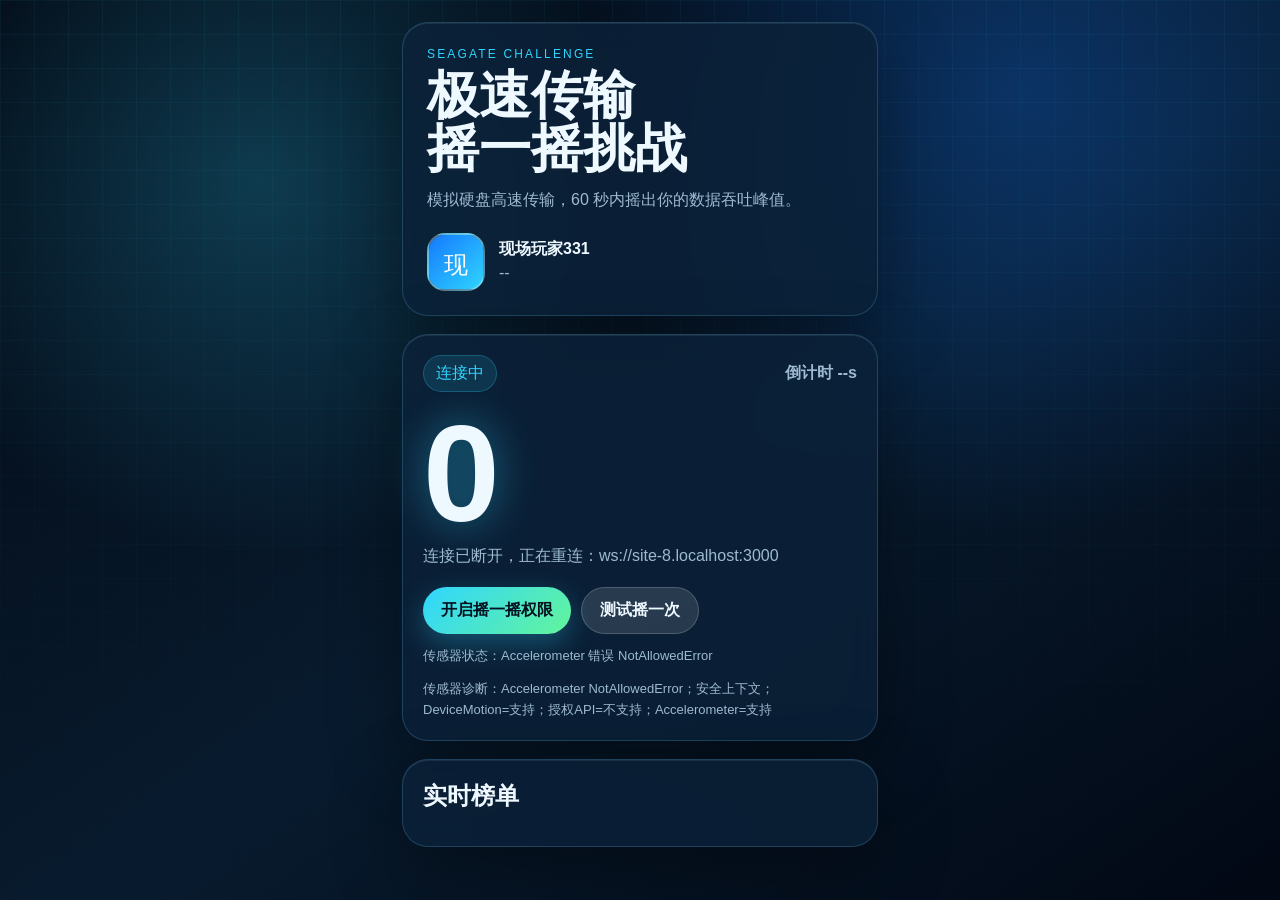
==== user/index.html @ ca87f3a8 "first commit" ====
<!doctype html>
<html lang="zh-CN">
  <head>
    <meta charset="UTF-8">
    <meta name="viewport" content="width=device-width, initial-scale=1, viewport-fit=cover">
    <title>希捷极速传输挑战赛</title>
    <link rel="stylesheet" href="./styles.css">
  </head>
  <body>
    <main class="mobile-shell">
      <section class="hero-card">
        <div class="brand">Seagate Challenge</div>
        <h1>极速传输<br>摇一摇挑战</h1>
        <p class="subtitle">模拟硬盘高速传输，60 秒内摇出你的数据吞吐峰值。</p>
        <div class="profile">
          <img id="avatar" class="avatar" alt="头像">
          <div>
            <strong id="nickname">微信用户</strong>
            <p class="hint" id="rank">--</p>
          </div>
        </div>
      </section>

      <section class="status-card" id="statusCard">
        <div class="status-line">
          <span class="pill" id="status">连接中</span>
          <strong>倒计时 <span id="countdown">--</span>s</strong>
        </div>
        <div class="count" id="count">0</div>
        <p class="hint" id="hint">正在连接现场实时服务...</p>
        <div class="actions">
          <button id="enableMotion">开启摇一摇权限</button>
          <button class="secondary" id="mockShake">测试摇一次</button>
        </div>
        <p class="hint sensor-status" id="sensorStatus">传感器状态：未开启</p>
        <p class="hint sensor-status" id="sensorDebug">传感器诊断：等待检测</p>
      </section>

      <section class="rank-card">
        <h2>实时榜单</h2>
        <div class="rank-list" id="ranking"></div>
      </section>
    </main>
    <script src="./config.js?v=20260408-3"></script>
    <script src="./app.js?v=20260408-3"></script>
  </body>
</html>
---- user/styles.css ----
:root {
  --bg: #061322;
  --panel: rgba(11, 34, 57, 0.82);
  --panel-strong: rgba(16, 54, 89, 0.95);
  --cyan: #30d5ff;
  --blue: #1479ff;
  --green: #63f59b;
  --orange: #ffb84d;
  --text: #eef8ff;
  --muted: #9ebad1;
  --danger: #ff6078;
}

* {
  box-sizing: border-box;
}

body {
  margin: 0;
  min-height: 100vh;
  color: var(--text);
  font-family: "PingFang SC", "Microsoft YaHei", Arial, sans-serif;
  background:
    radial-gradient(circle at 20% 20%, rgba(48, 213, 255, 0.22), transparent 30%),
    radial-gradient(circle at 80% 10%, rgba(20, 121, 255, 0.28), transparent 34%),
    linear-gradient(145deg, #030914 0%, #081b2e 54%, #020814 100%);
}

body::before {
  position: fixed;
  inset: 0;
  pointer-events: none;
  content: "";
  background-image:
    linear-gradient(rgba(48, 213, 255, 0.06) 1px, transparent 1px),
    linear-gradient(90deg, rgba(48, 213, 255, 0.06) 1px, transparent 1px);
  background-size: 34px 34px;
  mask-image: linear-gradient(to bottom, rgba(0, 0, 0, 0.9), transparent);
}

button,
input {
  font: inherit;
}

button {
  border: 0;
  border-radius: 999px;
  padding: 12px 18px;
  color: #03101d;
  font-weight: 700;
  background: linear-gradient(135deg, var(--cyan), var(--green));
  cursor: pointer;
  box-shadow: 0 10px 28px rgba(48, 213, 255, 0.28);
}

button.secondary {
  color: var(--text);
  background: rgba(255, 255, 255, 0.12);
  border: 1px solid rgba(255, 255, 255, 0.18);
  box-shadow: none;
}

button.danger {
  color: white;
  background: linear-gradient(135deg, #ff6078, #ff9f43);
}

.mobile-shell {
  width: min(100%, 520px);
  min-height: 100vh;
  margin: 0 auto;
  padding: 22px;
  display: flex;
  flex-direction: column;
  gap: 18px;
}

.hero-card,
.status-card,
.score-card,
.rank-card,
.screen-panel,
.control-panel {
  position: relative;
  z-index: 1;
  border: 1px solid rgba(112, 211, 255, 0.2);
  border-radius: 26px;
  background: var(--panel);
  box-shadow: 0 22px 70px rgba(0, 0, 0, 0.38), inset 0 1px 0 rgba(255, 255, 255, 0.08);
  backdrop-filter: blur(18px);
}

.hero-card {
  padding: 24px;
  overflow: hidden;
}

.brand {
  color: var(--cyan);
  letter-spacing: 0.18em;
  text-transform: uppercase;
  font-size: 12px;
}

h1,
h2,
p {
  margin: 0;
}

h1 {
  margin-top: 8px;
  font-size: clamp(30px, 7vw, 52px);
  line-height: 1.02;
}

.subtitle {
  margin-top: 12px;
  color: var(--muted);
  line-height: 1.65;
}

.profile {
  display: flex;
  align-items: center;
  gap: 14px;
  margin-top: 20px;
}

.avatar {
  width: 58px;
  height: 58px;
  border-radius: 18px;
  object-fit: cover;
  background: linear-gradient(135deg, #113457, #30d5ff);
  border: 2px solid rgba(255, 255, 255, 0.28);
}

.status-card,
.score-card,
.rank-card {
  padding: 20px;
}

.status-line {
  display: flex;
  align-items: center;
  justify-content: space-between;
  color: var(--muted);
}

.pill {
  display: inline-flex;
  align-items: center;
  gap: 8px;
  padding: 7px 12px;
  border-radius: 999px;
  color: var(--cyan);
  background: rgba(48, 213, 255, 0.12);
  border: 1px solid rgba(48, 213, 255, 0.24);
}

.count {
  margin: 18px 0 6px;
  font-size: clamp(76px, 26vw, 138px);
  line-height: 0.92;
  font-weight: 900;
  letter-spacing: -0.08em;
  text-shadow: 0 0 42px rgba(48, 213, 255, 0.48);
}

.status-card.is-ended .count {
  display: none;
}

.status-card.is-ended .actions {
  display: none;
}

.hint {
  color: var(--muted);
  line-height: 1.6;
}

.actions {
  display: flex;
  flex-wrap: wrap;
  gap: 10px;
  margin-top: 18px;
}

.sensor-status {
  margin-top: 12px;
  font-size: 13px;
}

.rank-list {
  display: grid;
  gap: 12px;
  margin-top: 14px;
}

.rank-row {
  display: grid;
  grid-template-columns: 34px 42px 1fr auto;
  align-items: center;
  gap: 10px;
}

.rank-row .avatar {
  width: 42px;
  height: 42px;
  border-radius: 14px;
}

.bar {
  height: 10px;
  margin-top: 7px;
  overflow: hidden;
  border-radius: 999px;
  background: rgba(255, 255, 255, 0.1);
}

.bar span {
  display: block;
  height: 100%;
  width: 0%;
  border-radius: inherit;
  background: linear-gradient(90deg, var(--blue), var(--cyan), var(--green));
  transition: width 0.18s linear;
}

.screen-shell {
  min-height: 100vh;
  padding: 30px;
  display: grid;
  grid-template-rows: auto 1fr;
  gap: 22px;
}

.screen-header {
  position: relative;
  z-index: 1;
  display: grid;
  grid-template-columns: 1fr auto auto;
  gap: 22px;
  align-items: center;
}

.timer {
  min-width: 160px;
  padding: 18px 22px;
  border-radius: 24px;
  text-align: center;
  background: var(--panel-strong);
  border: 1px solid rgba(48, 213, 255, 0.26);
}

.timer strong {
  display: block;
  font-size: 56px;
  line-height: 1;
}

.qrcode {
  width: 150px;
  height: 150px;
  display: grid;
  place-items: center;
  padding: 10px;
  color: #03101d;
  border-radius: 22px;
  background: white;
}

.screen-grid {
  position: relative;
  z-index: 1;
  display: grid;
  grid-template-columns: 1fr 320px;
  gap: 22px;
}

.screen-panel {
  padding: 24px;
  min-height: 0;
}

.leaderboard {
  display: grid;
  gap: 14px;
  margin-top: 20px;
}

.leader-row {
  display: grid;
  grid-template-columns: 54px 64px 1fr 110px;
  align-items: center;
  gap: 16px;
  padding: 14px;
  border-radius: 20px;
  background: rgba(255, 255, 255, 0.06);
}

.leader-row .avatar {
  width: 64px;
  height: 64px;
  border-radius: 20px;
}

.leader-row .score {
  text-align: right;
  font-size: 34px;
  font-weight: 900;
  color: var(--green);
}

.rank-no {
  font-size: 28px;
  font-weight: 900;
  color: var(--cyan);
}

.control-panel {
  padding: 22px;
  align-self: start;
}

.control-panel input {
  width: 100%;
  margin: 10px 0 14px;
  padding: 12px 14px;
  color: var(--text);
  border-radius: 14px;
  border: 1px solid rgba(255, 255, 255, 0.18);
  background: rgba(255, 255, 255, 0.08);
}

.stack {
  display: grid;
  gap: 12px;
}

.empty {
  padding: 50px 20px;
  text-align: center;
  color: var(--muted);
  border: 1px dashed rgba(255, 255, 255, 0.2);
  border-radius: 24px;
}

@media (max-width: 900px) {
  .screen-header,
  .screen-grid {
    grid-template-columns: 1fr;
  }

  .qrcode {
    display: none;
  }
}
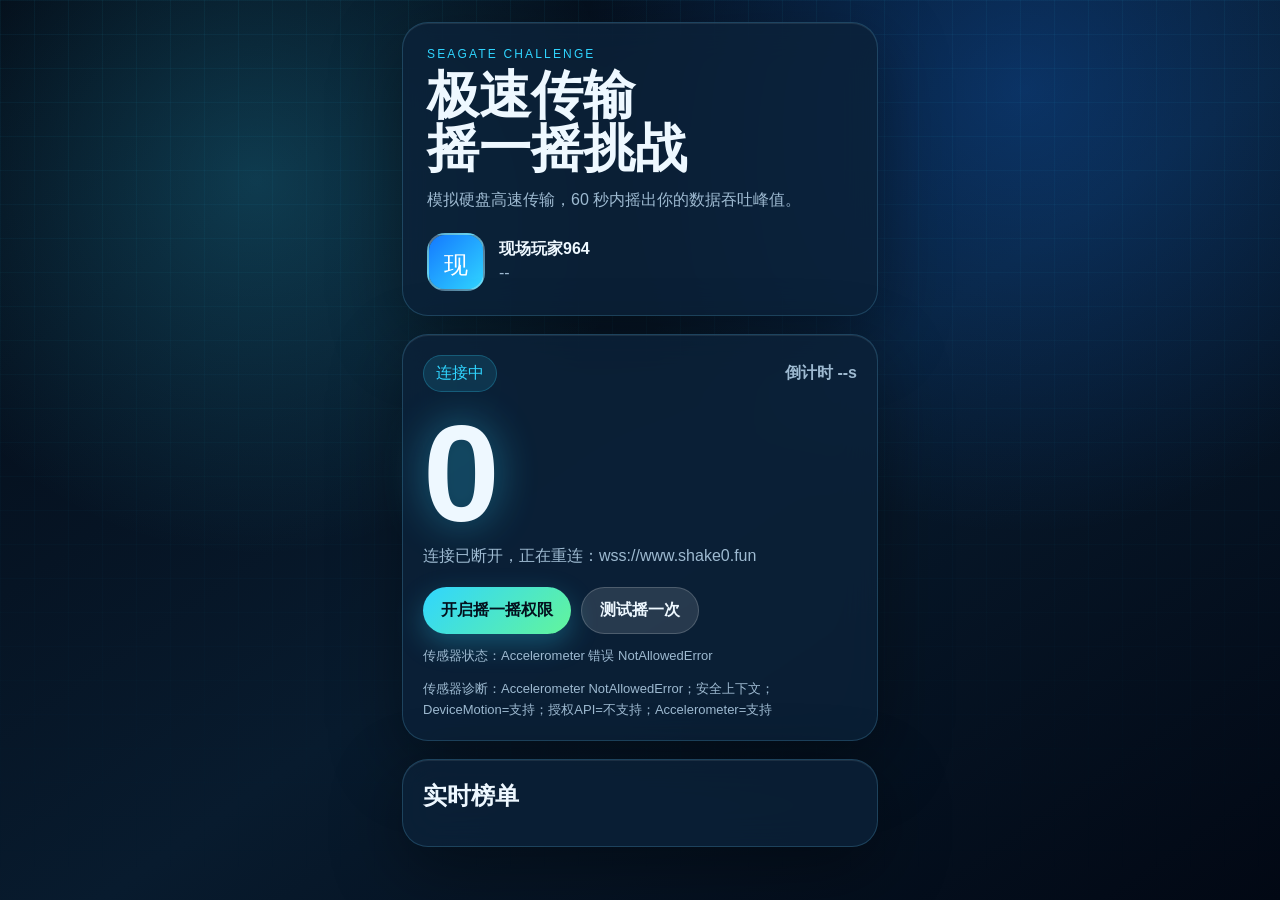
==== commit 10db5e3e: "修改域名" ====
--- a/user/index.html
+++ b/user/index.html
@@ -41,7 +41,7 @@
         <div class="rank-list" id="ranking"></div>
       </section>
     </main>
-    <script src="./config.js?v=20260408-3"></script>
-    <script src="./app.js?v=20260408-3"></script>
+    <script src="./config.js?v=20260409-domain1"></script>
+    <script src="./app.js?v=20260409-domain1"></script>
   </body>
 </html>
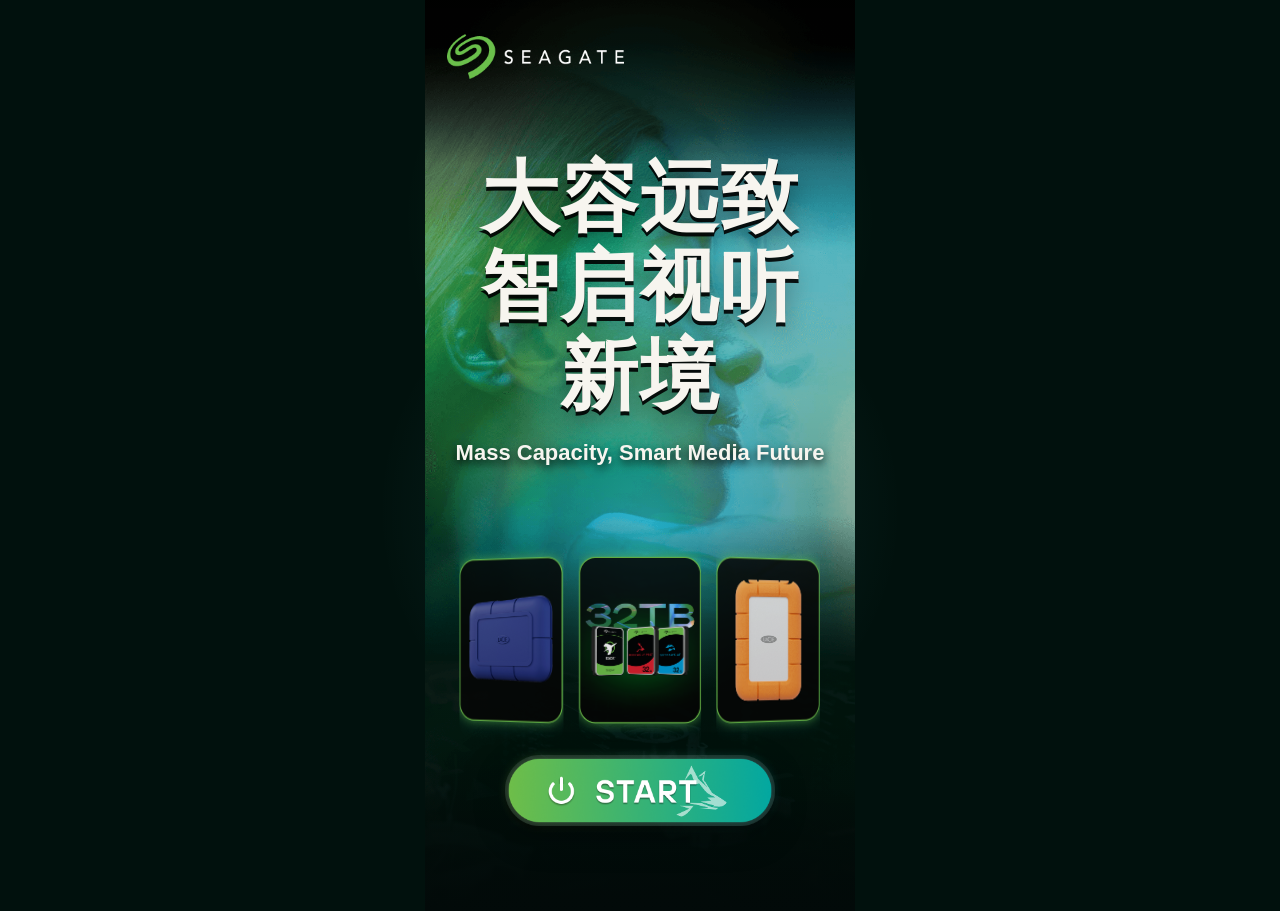
==== commit 7bf1581b: "微信授权-1" ====
--- a/user/index.html
+++ b/user/index.html
@@ -3,45 +3,38 @@
   <head>
     <meta charset="UTF-8">
     <meta name="viewport" content="width=device-width, initial-scale=1, viewport-fit=cover">
-    <title>希捷极速传输挑战赛</title>
-    <link rel="stylesheet" href="./styles.css">
+    <title>希捷活动落地页</title>
+    <link rel="stylesheet" href="./index.css">
   </head>
   <body>
-    <main class="mobile-shell">
-      <section class="hero-card">
-        <div class="brand">Seagate Challenge</div>
-        <h1>极速传输<br>摇一摇挑战</h1>
-        <p class="subtitle">模拟硬盘高速传输，60 秒内摇出你的数据吞吐峰值。</p>
-        <div class="profile">
-          <img id="avatar" class="avatar" alt="头像">
-          <div>
-            <strong id="nickname">微信用户</strong>
-            <p class="hint" id="rank">--</p>
+    <main class="page-shell">
+      <section class="hero">
+        <div class="hero-mask"></div>
+        <div class="hero-bottom-fade"></div>
+
+        <div class="hero-content">
+          <header class="brand-row" aria-label="Seagate">
+            <img src="./assets/logo.png" alt="希捷logo" class="brand-logo">
+          </header>
+
+          <section class="headline">
+            <h1>大容远致<br>智启视听新境</h1>
+            <p>Mass Capacity, Smart Media Future</p>
+          </section>
+
+          <section class="products" aria-label="产品展示">
+            <img class="product-card product-left" src="./assets/prod1.png" alt="希捷产品图 1">
+            <img class="product-card product-center" src="./assets/prod2.png" alt="希捷产品图 2">
+            <img class="product-card product-right" src="./assets/prod3.png" alt="希捷产品图 3">
+          </section>
+
+          <div class="start-button is-locked" role="button" aria-disabled="true" tabindex="-1">
+            <img src="./assets/button.png" alt="开始按钮" class="start-button-icon">
           </div>
         </div>
       </section>
-
-      <section class="status-card" id="statusCard">
-        <div class="status-line">
-          <span class="pill" id="status">连接中</span>
-          <strong>倒计时 <span id="countdown">--</span>s</strong>
-        </div>
-        <div class="count" id="count">0</div>
-        <p class="hint" id="hint">正在连接现场实时服务...</p>
-        <div class="actions">
-          <button id="enableMotion">开启摇一摇权限</button>
-          <button class="secondary" id="mockShake">测试摇一次</button>
-        </div>
-        <p class="hint sensor-status" id="sensorStatus">传感器状态：未开启</p>
-        <p class="hint sensor-status" id="sensorDebug">传感器诊断：等待检测</p>
-      </section>
-
-      <section class="rank-card">
-        <h2>实时榜单</h2>
-        <div class="rank-list" id="ranking"></div>
-      </section>
     </main>
-    <script src="./config.js?v=20260409-domain1"></script>
-    <script src="./app.js?v=20260409-domain1"></script>
+    <script src="./config.js"></script>
+    <script src="./index.js"></script>
   </body>
 </html>
--- a/user/index.css
+++ b/user/index.css
@@ -0,0 +1,366 @@
+:root {
+  --bg: #03120f;
+  --text: #f7f5ef;
+  --green: #61db49;
+  --green-soft: rgba(125, 255, 124, 0.3);
+  --teal: #22c3b6;
+  --dark-card: rgba(8, 18, 15, 0.92);
+}
+
+* {
+  box-sizing: border-box;
+}
+
+html,
+body {
+  margin: 0;
+  min-height: 100%;
+}
+
+body {
+  font-family: "PingFang SC", "Microsoft YaHei", Arial, sans-serif;
+  background: #01110d;
+  color: var(--text);
+}
+
+.page-shell {
+  min-height: 100vh;
+  display: grid;
+  justify-items: center;
+  background:
+    radial-gradient(circle at 50% 24%, rgba(63, 255, 168, 0.12), transparent 25%),
+    radial-gradient(circle at 50% 56%, rgba(89, 226, 255, 0.12), transparent 32%),
+    #01110d;
+}
+
+.hero {
+  position: relative;
+  width: min(100%, 430px);
+  min-height: 100vh;
+  overflow: hidden;
+  background:
+    linear-gradient(180deg, rgba(0, 0, 0, 0.52) 0%, rgba(0, 0, 0, 0.08) 18%, rgba(0, 0, 0, 0.12) 44%, rgba(0, 0, 0, 0.56) 100%),
+    url("./assets/back.png") center center / cover no-repeat,
+    #03120f;
+}
+
+.hero-mask {
+  position: absolute;
+  inset: 0;
+  pointer-events: none;
+  background:
+    radial-gradient(circle at 50% 36%, rgba(84, 255, 184, 0.2), transparent 24%),
+    radial-gradient(circle at 52% 58%, rgba(93, 236, 255, 0.36), transparent 30%),
+    radial-gradient(circle at 16% 50%, rgba(132, 255, 108, 0.18), transparent 18%);
+}
+
+.hero-bottom-fade {
+  position: absolute;
+  inset: auto 0 0;
+  height: 162px;
+  background: linear-gradient(180deg, rgba(2, 12, 10, 0) 0%, rgba(2, 12, 10, 0.72) 62%, rgba(2, 10, 9, 0.98) 100%);
+}
+
+.hero-content {
+  position: relative;
+  z-index: 1;
+  min-height: 100vh;
+  padding: 30px 22px 42px;
+  display: flex;
+  flex-direction: column;
+}
+
+.brand-row {
+  margin-top: 4px;
+}
+
+.brand-mark {
+  position: relative;
+  width: 34px;
+  height: 28px;
+  transform: rotate(-24deg);
+}
+
+.brand-mark::before,
+.brand-mark::after,
+.brand-mark-core {
+  position: absolute;
+  border: 4px solid var(--green);
+  border-radius: 999px;
+  content: "";
+}
+
+.brand-mark::before {
+  inset: 0 6px 11px 0;
+}
+
+.brand-mark::after {
+  inset: 11px 0 0 6px;
+}
+
+.brand-mark-core {
+  inset: 8px 10px 9px 7px;
+  border-width: 3px;
+}
+
+.brand-name {
+  font-size: 16px;
+  font-weight: 500;
+  letter-spacing: 0.35em;
+  text-transform: uppercase;
+}
+
+.headline {
+  padding-top: 74px;
+  text-align: center;
+  opacity: 0;
+  animation: logoReveal 1200ms steps(8, end) 120ms forwards;
+}
+
+.headline h1 {
+  margin: 0;
+  font-size: clamp(50px, 14vw, 78px);
+  line-height: 1.14;
+  font-weight: 900;
+  letter-spacing: 0.02em;
+  text-shadow:
+    0 4px 0 rgba(0, 0, 0, 0.9),
+    0 10px 22px rgba(0, 0, 0, 0.38);
+}
+
+.headline p {
+  margin: 20px 0 0;
+  font-size: 22px;
+  line-height: 1.2;
+  font-weight: 700;
+  text-shadow: 0 4px 10px rgba(0, 0, 0, 0.9);
+}
+
+.products {
+  margin-top: 68px;
+  display: grid;
+  grid-template-columns: repeat(3, 1fr);
+  align-items: center;
+  gap: 9px;
+  padding: 0 3px;
+  perspective: 1200px;
+  transform-style: preserve-3d;
+}
+
+.product-card {
+  min-height: 212px;
+  width: 100%;
+  border-radius: 22px;
+  display: block;
+  object-fit: cover;
+  /* box-shadow:
+    0 0 0 1px rgba(118, 255, 124, 0.06),
+    0 0 16px rgba(123, 255, 117, 0.28),
+    0 0 32px rgba(123, 255, 117, 0.16),
+    0 18px 28px rgba(0, 0, 0, 0.32); */
+  transform-style: preserve-3d;
+  transition: transform 180ms ease;
+}
+
+.product-left {
+  transform: translateY(0px) rotateZ(0deg) rotateY(0deg) rotateX(0deg);
+  /* box-shadow:
+    0 0 0 1px rgba(118, 255, 124, 0.04),
+    0 0 14px rgba(145, 255, 124, 0.36),
+    0 0 26px rgba(145, 255, 124, 0.3),
+    0 0 44px rgba(145, 255, 124, 0.18),
+    0 18px 28px rgba(0, 0, 0, 0.32); */
+  animation:
+    leftCardTurnIn 900ms cubic-bezier(0.2, 0.8, 0.2, 1) 380ms forwards,
+    leftCardFloat 3200ms ease-in-out 1280ms infinite;
+}
+
+.product-right {
+  transform: translateY(0px) rotateZ(0deg) rotateY(0deg) rotateX(0deg);
+  /* box-shadow:
+    0 0 0 1px rgba(118, 255, 124, 0.04),
+    0 0 14px rgba(145, 255, 124, 0.36),
+    0 0 26px rgba(145, 255, 124, 0.3),
+    0 0 44px rgba(145, 255, 124, 0.18),
+    0 18px 28px rgba(0, 0, 0, 0.32); */
+  animation:
+    rightCardTurnIn 900ms cubic-bezier(0.2, 0.8, 0.2, 1) 380ms forwards,
+    rightCardFloat 3200ms ease-in-out 1280ms infinite;
+}
+
+.product-center {
+  transform: translateZ(24px);
+}
+
+.start-button {
+  position: relative;
+  align-self: center;
+  margin-top: auto;
+  margin-bottom: 34px;
+  width: min(100%, 288px);
+  min-height: 64px;
+  opacity: 0;
+  transform: translateY(42px);
+  animation: buttonRiseIn 900ms cubic-bezier(0.18, 0.8, 0.22, 1) 520ms forwards;
+  cursor: pointer;
+  transition: filter 180ms ease;
+}
+
+.start-button.is-locked {
+  pointer-events: none;
+  cursor: not-allowed;
+  filter: grayscale(0.35) brightness(0.82);
+}
+
+.start-button-icon{
+  width: 100%;
+  height: auto;
+  display: block;
+  filter: drop-shadow(0 10px 16px rgba(0, 0, 0, 0.26));
+}
+
+.start-icon {
+  font-size: 28px;
+  line-height: 1;
+}
+
+.start-spark {
+  position: absolute;
+  right: 28px;
+  bottom: 10px;
+  width: 44px;
+  height: 36px;
+  opacity: 0.82;
+}
+
+.start-spark::before,
+.start-spark::after {
+  position: absolute;
+  content: "";
+  background: rgba(236, 255, 255, 0.94);
+}
+
+.start-spark::before {
+  right: 10px;
+  top: 2px;
+  width: 2px;
+  height: 26px;
+  transform: rotate(28deg);
+  box-shadow:
+    -8px 10px 0 0 rgba(236, 255, 255, 0.78),
+    -13px 18px 0 0 rgba(236, 255, 255, 0.58);
+}
+
+.start-spark::after {
+  right: 0;
+  top: 18px;
+  width: 22px;
+  height: 2px;
+  transform: rotate(-14deg);
+}
+
+@media (max-width: 390px) {
+  .hero-content {
+    padding-left: 16px;
+    padding-right: 16px;
+  }
+
+  .headline {
+    padding-top: 62px;
+  }
+
+  .headline h1 {
+    font-size: 49px;
+  }
+
+  .headline p {
+    font-size: 19px;
+  }
+
+  .products {
+    grid-template-columns: repeat(3, 1fr);
+    gap: 6px;
+    padding-left: 1px;
+    padding-right: 1px;
+  }
+
+  .product-card {
+      min-height: 205px;
+      border-radius: 18px;
+  }
+
+  .start-button {
+    width: min(100%, 240px);
+    font-size: 21px;
+  }
+}
+
+.brand-logo{
+  height: 45px;
+  width: auto;
+  display: block;
+  transform-origin: left center;
+}
+
+@keyframes logoReveal {
+  0% {
+    opacity: 0;
+    filter: blur(10px) contrast(1.5);
+    transform: scale(1.08);
+  }
+
+  35% {
+    opacity: 0.4;
+    filter: blur(6px) contrast(1.35);
+    transform: scale(1.05);
+  }
+
+  65% {
+    opacity: 0.75;
+    filter: blur(2px) contrast(1.15);
+    transform: scale(1.015);
+  }
+
+  100% {
+    opacity: 1;
+    filter: blur(0) contrast(1);
+    transform: scale(1);
+  }
+}
+
+@keyframes buttonRiseIn {
+  0% {
+    opacity: 0;
+    transform: translateY(42px);
+  }
+
+  60% {
+    opacity: 1;
+    transform: translateY(-6px);
+  }
+
+  100% {
+    opacity: 1;
+    transform: translateY(0);
+  }
+}
+
+@keyframes leftCardTurnIn {
+  0% {
+    transform: translateY(0px) rotateZ(0deg) rotateY(0deg) rotateX(0deg);
+  }
+
+  100% {
+    transform: translateY(0px) rotateZ(0deg) rotateY(-25deg) rotateX(0deg);
+  }
+}
+
+@keyframes rightCardTurnIn {
+  0% {
+    transform: translateY(0px) rotateZ(0deg) rotateY(0deg) rotateX(0deg);
+  }
+
+  100% {
+    transform: translateY(0px) rotateZ(0deg) rotateY(25deg) rotateX(0deg);
+  }
+}
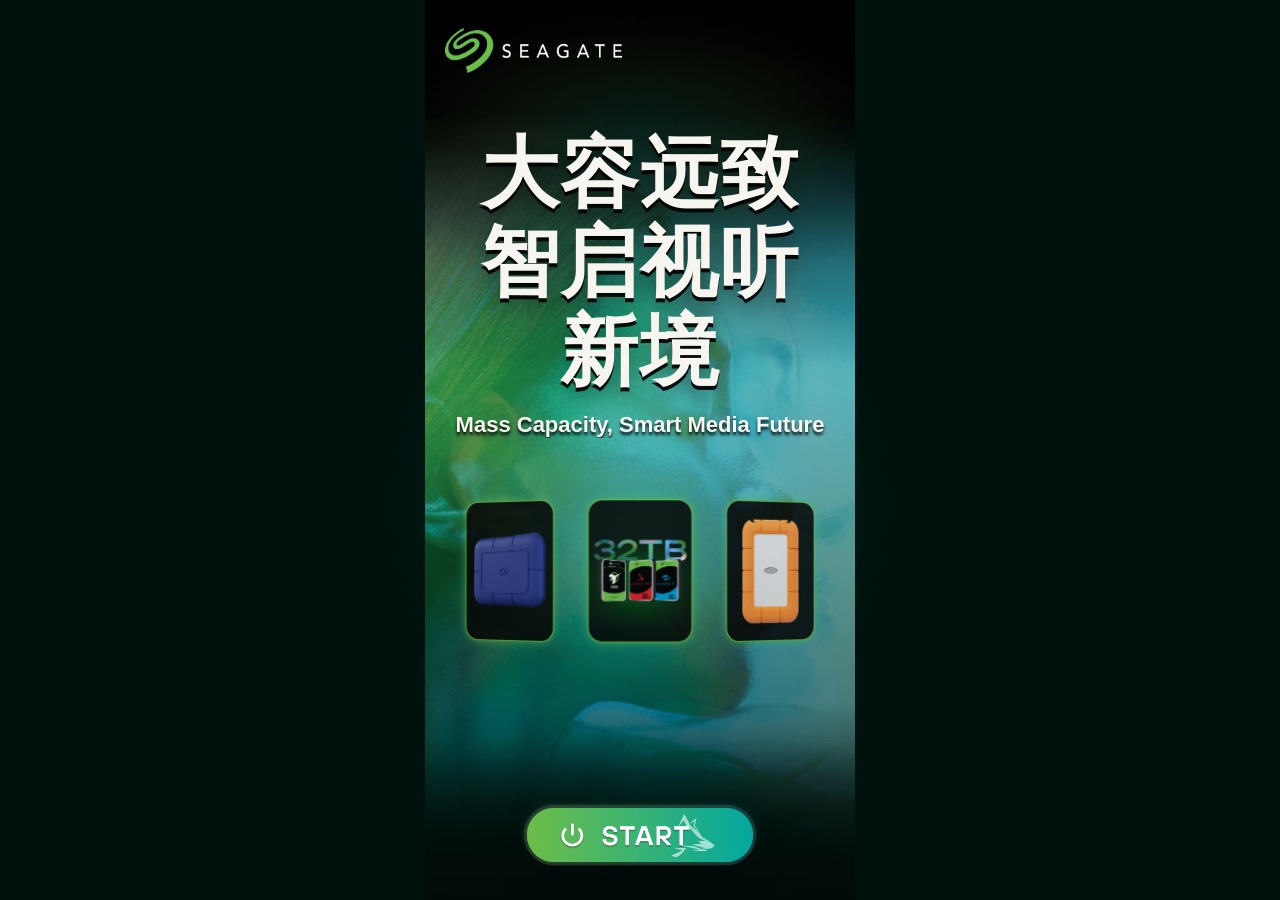
==== commit 8f2441c3: "修改" ====
--- a/user/index.html
+++ b/user/index.html
@@ -28,13 +28,13 @@
             <img class="product-card product-right" src="./assets/prod3.png" alt="希捷产品图 3">
           </section>
 
-          <div class="start-button is-locked" role="button" aria-disabled="true" tabindex="-1">
+          <div class="start-button" role="button" aria-disabled="false" tabindex="0">
             <img src="./assets/button.png" alt="开始按钮" class="start-button-icon">
           </div>
         </div>
       </section>
     </main>
-    <script src="./config.js"></script>
-    <script src="./index.js"></script>
+    <script src="./config.js?v=20260410-wechat1"></script>
+    <script src="./index.js?v=20260410-wechat1"></script>
   </body>
 </html>
--- a/user/index.css
+++ b/user/index.css
@@ -14,7 +14,8 @@
 html,
 body {
   margin: 0;
-  min-height: 100%;
+  height: 100%;
+  overflow: hidden;
 }
 
 body {
@@ -24,9 +25,10 @@
 }
 
 .page-shell {
-  min-height: 100vh;
+  height: 100vh;
   display: grid;
   justify-items: center;
+  overflow: hidden;
   background:
     radial-gradient(circle at 50% 24%, rgba(63, 255, 168, 0.12), transparent 25%),
     radial-gradient(circle at 50% 56%, rgba(89, 226, 255, 0.12), transparent 32%),
@@ -36,11 +38,11 @@
 .hero {
   position: relative;
   width: min(100%, 430px);
-  min-height: 100vh;
+  height: 100vh;
   overflow: hidden;
   background:
     linear-gradient(180deg, rgba(0, 0, 0, 0.52) 0%, rgba(0, 0, 0, 0.08) 18%, rgba(0, 0, 0, 0.12) 44%, rgba(0, 0, 0, 0.56) 100%),
-    url("./assets/back.png") center center / cover no-repeat,
+    url("./assets/back2.png") center center / cover no-repeat,
     #03120f;
 }
 
@@ -64,8 +66,8 @@
 .hero-content {
   position: relative;
   z-index: 1;
-  min-height: 100vh;
-  padding: 30px 22px 42px;
+  height: 100vh;
+  padding: 24px 20px 26px;
   display: flex;
   flex-direction: column;
 }
@@ -111,7 +113,7 @@
 }
 
 .headline {
-  padding-top: 74px;
+  padding-top: 56px;
   text-align: center;
   opacity: 0;
   animation: logoReveal 1200ms steps(8, end) 120ms forwards;
@@ -129,15 +131,18 @@
 }
 
 .headline p {
-  margin: 20px 0 0;
-  font-size: 22px;
+  margin: 16px 0 0;
+  font-size: clamp(16px, 5vw, 22px);
   line-height: 1.2;
   font-weight: 700;
-  text-shadow: 0 4px 10px rgba(0, 0, 0, 0.9);
+  text-shadow: 0 3px 3px rgba(0, 0, 0, 0.9);
+  white-space: nowrap;
+  overflow: hidden;
+  text-overflow: ellipsis;
 }
 
 .products {
-  margin-top: 68px;
+  margin-top: 42px;
   display: grid;
   grid-template-columns: repeat(3, 1fr);
   align-items: center;
@@ -148,7 +153,7 @@
 }
 
 .product-card {
-  min-height: 212px;
+  min-height: 182px;
   width: 100%;
   border-radius: 22px;
   display: block;
@@ -195,9 +200,9 @@
 .start-button {
   position: relative;
   align-self: center;
-  margin-top: auto;
-  margin-bottom: 34px;
-  width: min(100%, 288px);
+  margin-top: 15vh;
+  margin-bottom: 10vh;
+  width: min(100%, 248px);
   min-height: 64px;
   opacity: 0;
   transform: translateY(42px);
@@ -266,7 +271,7 @@
   }
 
   .headline {
-    padding-top: 62px;
+    padding-top: 46px;
   }
 
   .headline h1 {
@@ -285,12 +290,12 @@
   }
 
   .product-card {
-      min-height: 205px;
+      min-height: 164px;
       border-radius: 18px;
   }
 
   .start-button {
-    width: min(100%, 240px);
+    width: min(100%, 220px);
     font-size: 21px;
   }
 }
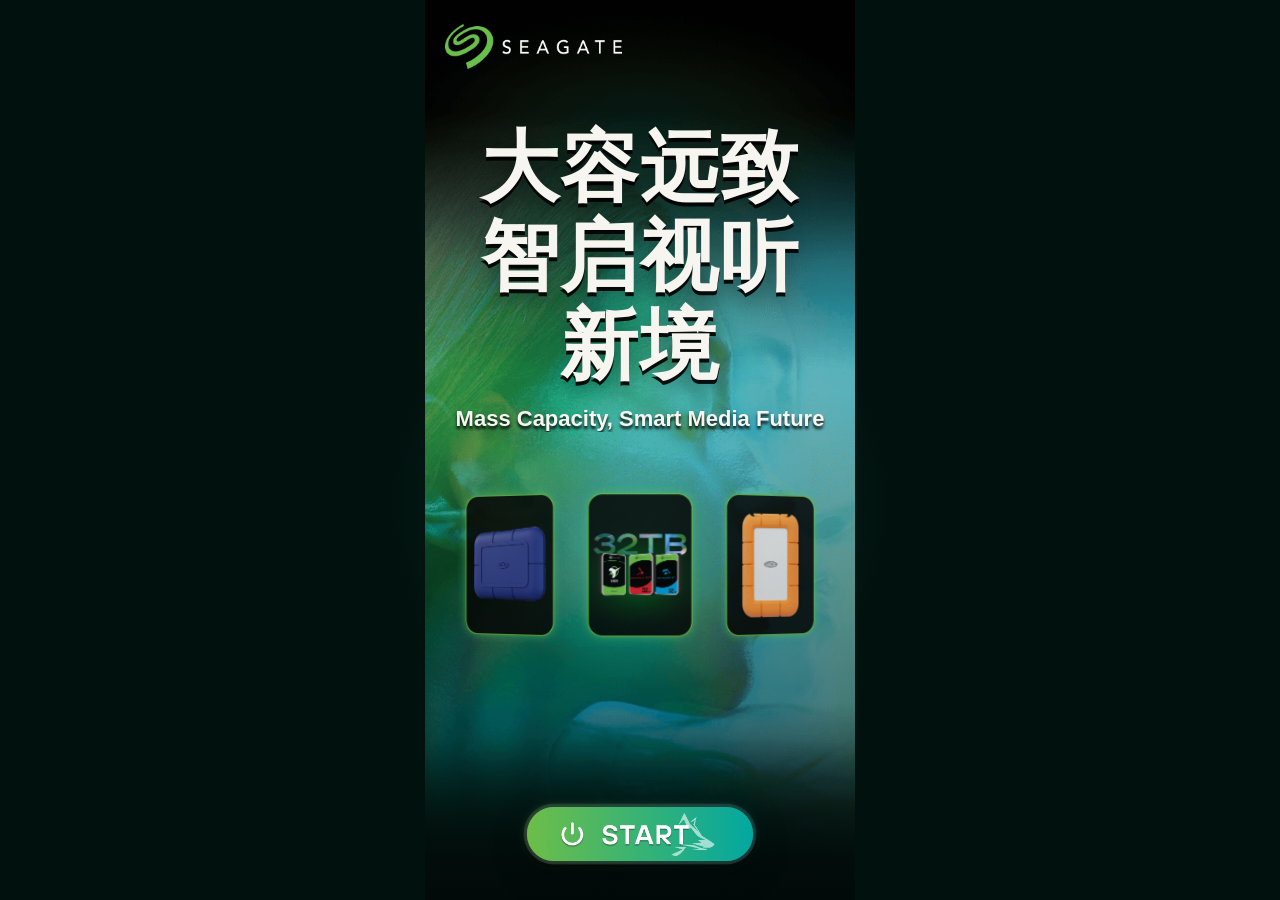
==== commit 4fd58775: "修改" ====
--- a/user/index.html
+++ b/user/index.html
@@ -4,7 +4,7 @@
     <meta charset="UTF-8">
     <meta name="viewport" content="width=device-width, initial-scale=1, viewport-fit=cover">
     <title>希捷活动落地页</title>
-    <link rel="stylesheet" href="./index.css">
+    <link rel="stylesheet" href="./index.css?v=20260414-iphonefix1">
   </head>
   <body>
     <main class="page-shell">
@@ -14,7 +14,7 @@
 
         <div class="hero-content">
           <header class="brand-row" aria-label="Seagate">
-            <img src="./assets/logo.png" alt="希捷logo" class="brand-logo">
+            <img src="./assets/logo.png" alt="希捷 logo" class="brand-logo">
           </header>
 
           <section class="headline">
@@ -34,7 +34,7 @@
         </div>
       </section>
     </main>
-    <script src="./config.js?v=20260410-wechat1"></script>
-    <script src="./index.js?v=20260410-wechat1"></script>
+    <script src="./config.js?v=20260414-iphonefix1"></script>
+    <script src="./index.js?v=20260414-iphonefix1"></script>
   </body>
 </html>
--- a/user/index.css
+++ b/user/index.css
@@ -14,20 +14,23 @@
 html,
 body {
   margin: 0;
-  height: 100%;
-  overflow: hidden;
+  min-height: 100%;
+  overflow-x: hidden;
 }
 
 body {
+  min-height: 100vh;
+  min-height: 100dvh;
   font-family: "PingFang SC", "Microsoft YaHei", Arial, sans-serif;
   background: #01110d;
   color: var(--text);
 }
 
 .page-shell {
-  height: 100vh;
+  min-height: 100vh;
+  min-height: 100dvh;
   display: grid;
-  justify-items: center;
+  justify-items: stretch;
   overflow: hidden;
   background:
     radial-gradient(circle at 50% 24%, rgba(63, 255, 168, 0.12), transparent 25%),
@@ -37,8 +40,9 @@
 
 .hero {
   position: relative;
-  width: min(100%, 430px);
-  height: 100vh;
+  width: 100%;
+  min-height: 100vh;
+  min-height: 100dvh;
   overflow: hidden;
   background:
     linear-gradient(180deg, rgba(0, 0, 0, 0.52) 0%, rgba(0, 0, 0, 0.08) 18%, rgba(0, 0, 0, 0.12) 44%, rgba(0, 0, 0, 0.56) 100%),
@@ -66,8 +70,9 @@
 .hero-content {
   position: relative;
   z-index: 1;
-  height: 100vh;
-  padding: 24px 20px 26px;
+  min-height: 100vh;
+  min-height: 100dvh;
+  padding: calc(20px + env(safe-area-inset-top)) 20px calc(20px + env(safe-area-inset-bottom)) 20px;
   display: flex;
   flex-direction: column;
 }
@@ -113,7 +118,7 @@
 }
 
 .headline {
-  padding-top: 56px;
+  padding-top: clamp(28px, 6vh, 56px);
   text-align: center;
   opacity: 0;
   animation: logoReveal 1200ms steps(8, end) 120ms forwards;
@@ -142,7 +147,7 @@
 }
 
 .products {
-  margin-top: 42px;
+  margin-top: clamp(24px, 5vh, 42px);
   display: grid;
   grid-template-columns: repeat(3, 1fr);
   align-items: center;
@@ -153,7 +158,7 @@
 }
 
 .product-card {
-  min-height: 182px;
+  min-height: clamp(132px, 24vh, 182px);
   width: 100%;
   border-radius: 22px;
   display: block;
@@ -200,8 +205,8 @@
 .start-button {
   position: relative;
   align-self: center;
-  margin-top: 15vh;
-  margin-bottom: 10vh;
+  margin-top: auto;
+  margin-bottom: max(8px, env(safe-area-inset-bottom));
   width: min(100%, 248px);
   min-height: 64px;
   opacity: 0;
@@ -222,6 +227,16 @@
   height: auto;
   display: block;
   filter: drop-shadow(0 10px 16px rgba(0, 0, 0, 0.26));
+}
+
+@media (min-width: 768px) {
+  .page-shell {
+    justify-items: center;
+  }
+
+  .hero {
+    width: min(100%, 430px);
+  }
 }
 
 .start-icon {
